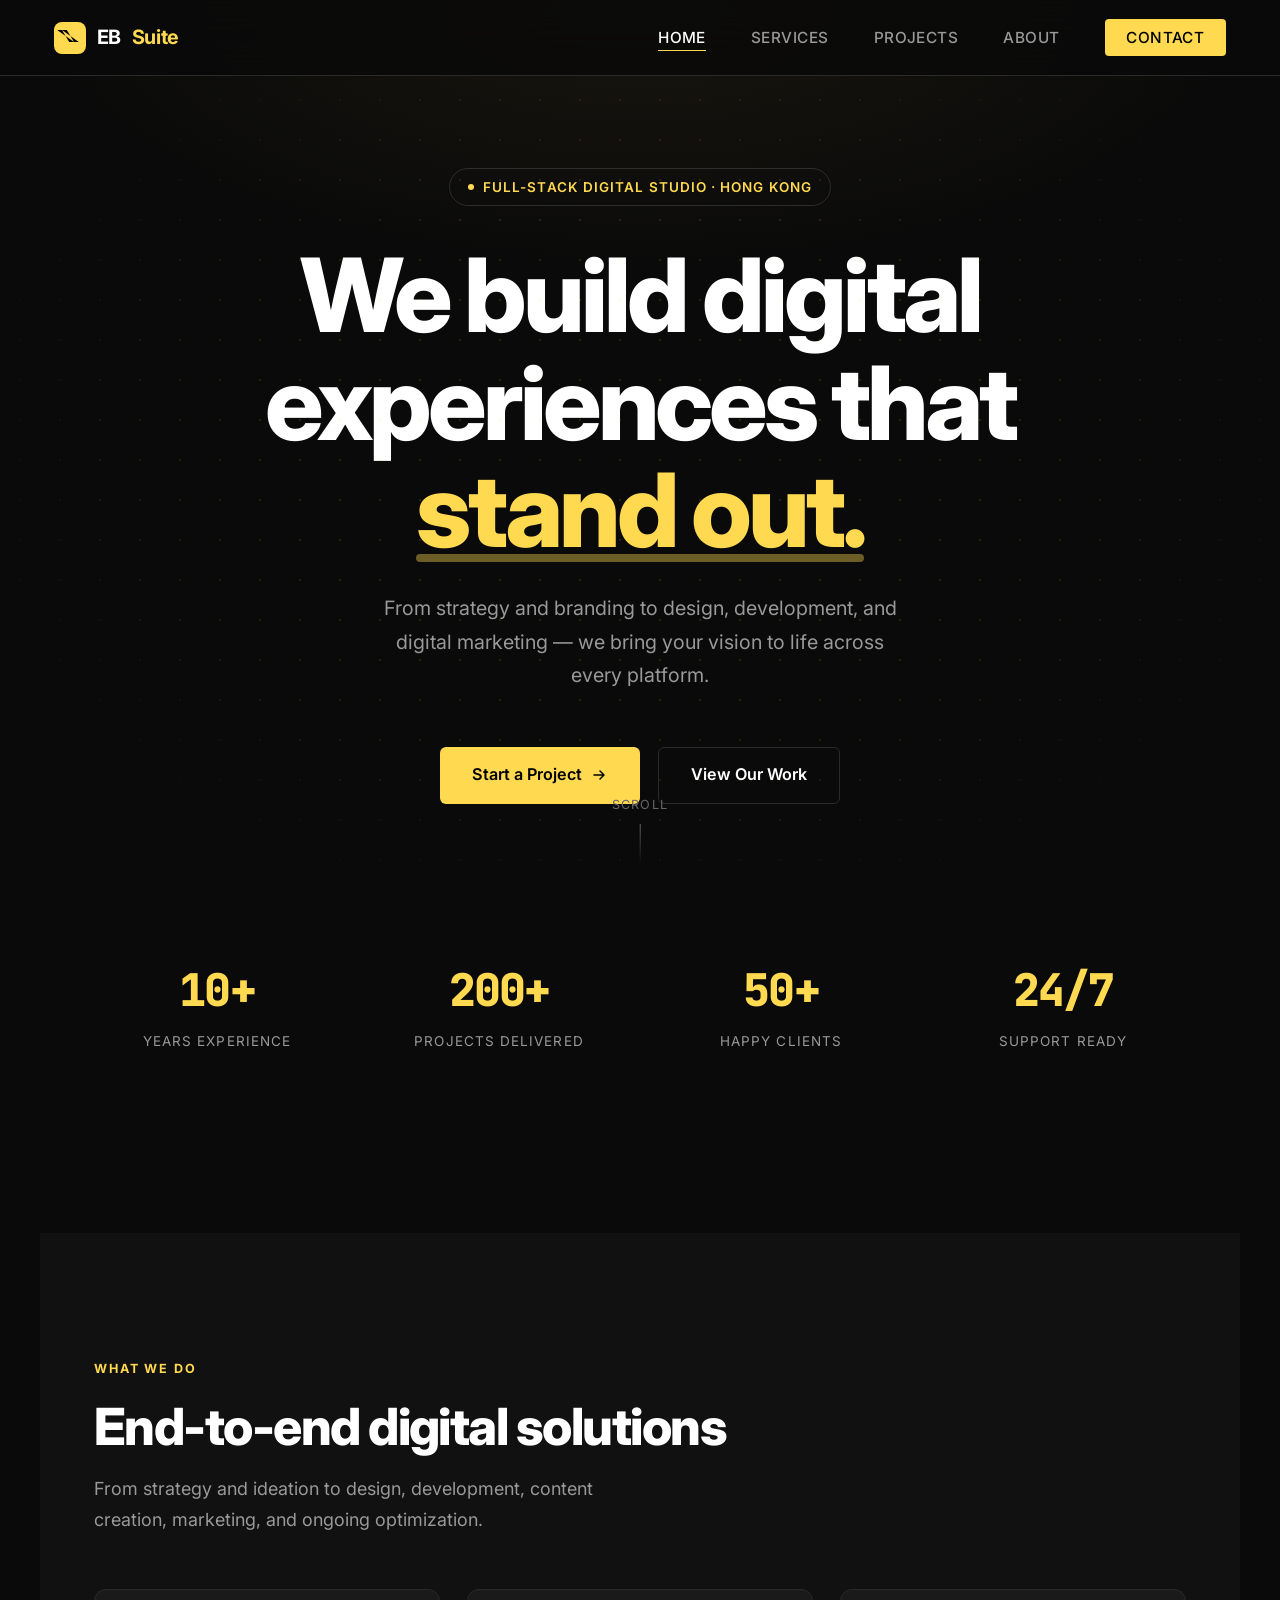
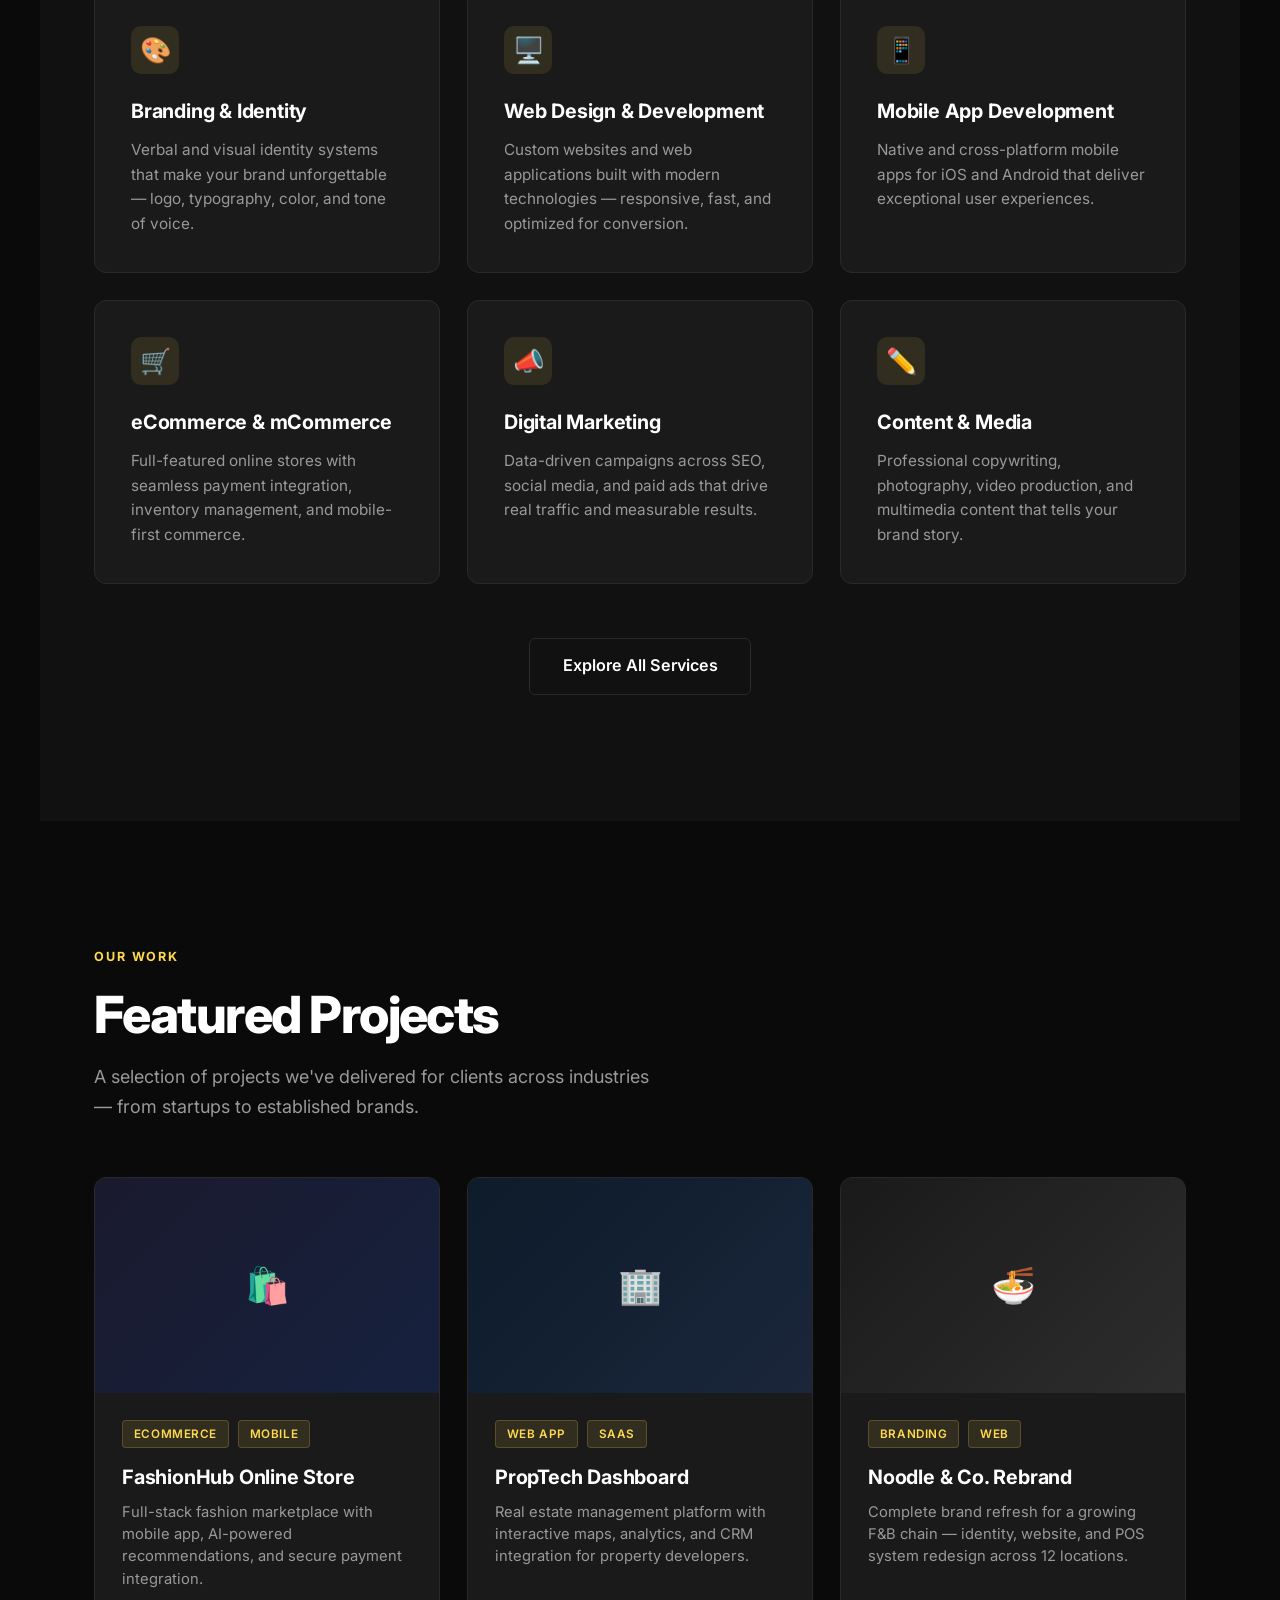
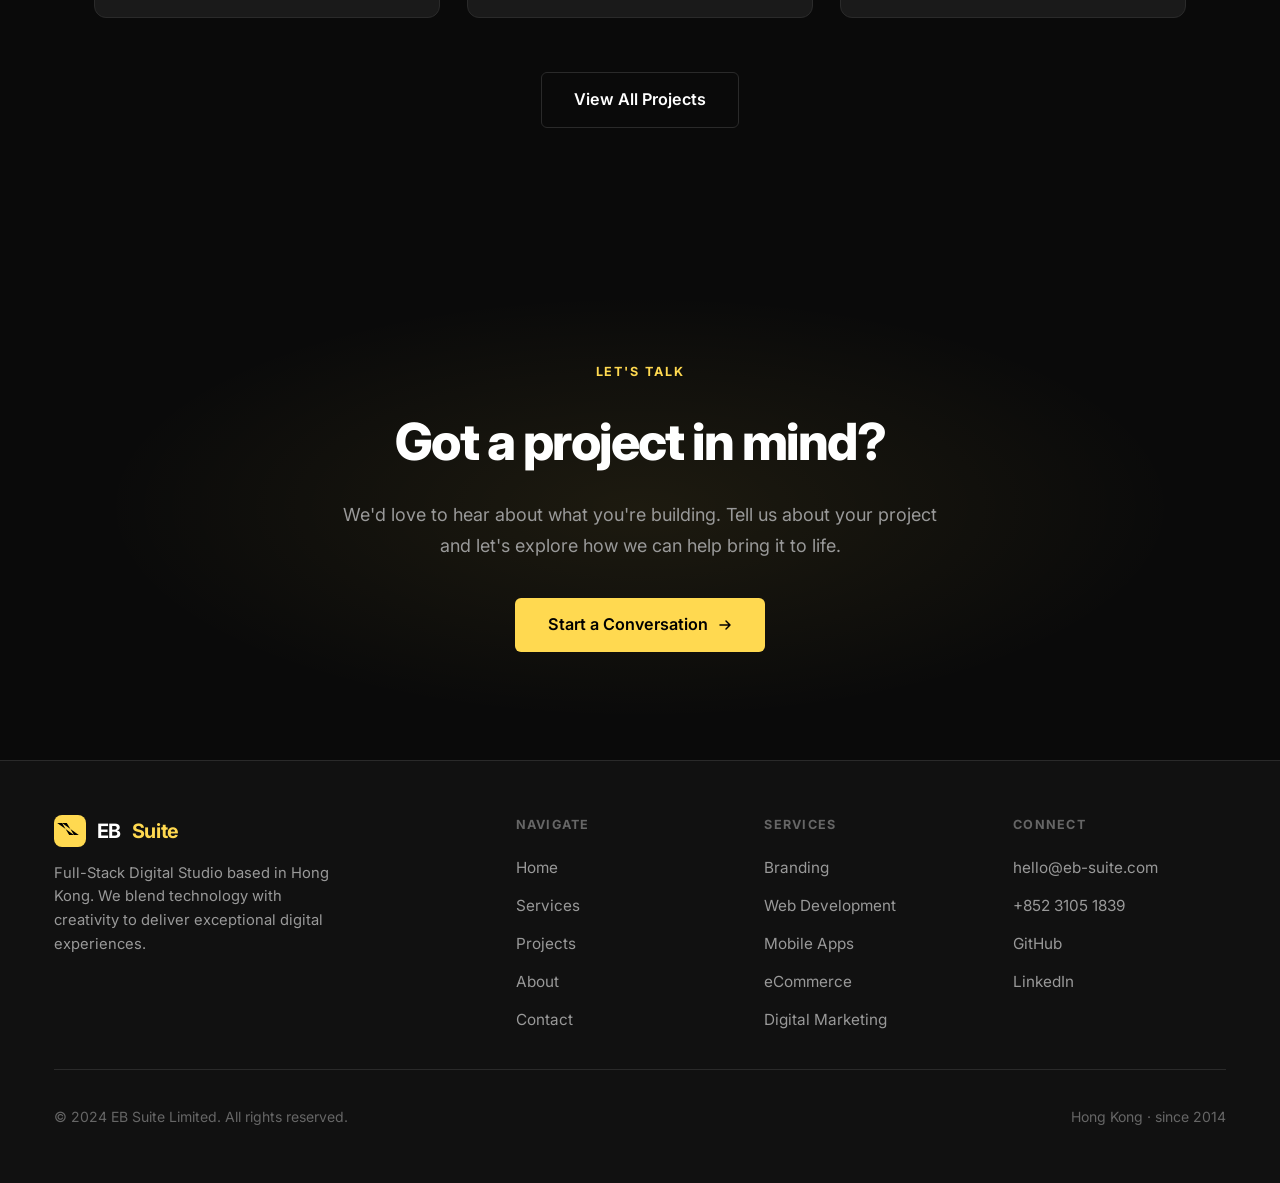
==== index.html @ 7a3c8a24 "feat: add full static website with index, services, projects, about, contact, and 404 pages - Dark-t" ====
<!DOCTYPE html>
<html lang="en">
<head>
  <meta charset="UTF-8">
  <meta name="viewport" content="width=device-width, initial-scale=1.0">
  <title>EB Suite | Full-Stack Digital Studio in Hong Kong</title>
  <meta name="description" content="We specialize in design & development of apps, websites, Branding, eCommerce & Mobile Commerce solutions.">
  <meta name="keywords" content="web design, web development, mobile app, digital studio, branding, ecommerce, mobile commerce, Hong Kong">
  <meta property="og:title" content="EB Suite | Full-Stack Digital Studio in Hong Kong">
  <meta property="og:type" content="website">
  <meta property="og:description" content="We specialize in design & development of apps, websites, Branding, eCommerce & Mobile Commerce solutions.">
  <link rel="canonical" href="https://eb-suite.github.io/github-web/">
  <link rel="stylesheet" href="assets/css/style.css">
  <link rel="icon" href="data:image/svg+xml,<svg xmlns='http://www.w3.org/2000/svg' viewBox='0 0 100 100'><text y='.9em' font-size='90'>⬡</text></svg>">
  <link rel="preconnect" href="https://fonts.googleapis.com">
  <link rel="preconnect" href="https://fonts.gstatic.com" crossorigin>
  <link href="https://fonts.googleapis.com/css2?family=Inter:wght@400;500;600;700;800&family=JetBrains+Mono:wght@400;700&display=swap" rel="stylesheet">
</head>
<body>

  <!-- Navigation -->
  <nav class="nav">
    <a href="index.html" class="nav__logo">
      <svg width="32" height="32" viewBox="0 0 32 32" fill="none" xmlns="http://www.w3.org/2000/svg">
        <rect width="32" height="32" rx="8" fill="#ffd950"/>
        <path d="M8 8h4.8L20 20h-4.8L8 8zM20 20h4.8L8 8h-4.8L20 20z" fill="#000"/>
      </svg>
      EB <span>Suite</span>
    </a>
    <ul class="nav__links" id="navLinks">
      <li><a href="index.html" class="active">Home</a></li>
      <li><a href="services.html">Services</a></li>
      <li><a href="projects.html">Projects</a></li>
      <li><a href="about.html">About</a></li>
      <li><a href="contact.html" class="nav__cta">Contact</a></li>
    </ul>
    <div class="nav__toggle" id="navToggle" aria-label="Menu" role="button" tabindex="0">
      <span></span><span></span><span></span>
    </div>
  </nav>

  <!-- Hero -->
  <section class="hero">
    <div class="hero__bg"></div>
    <div class="hero__dot-grid"></div>
    <div class="hero__label">
      <span class="hero__label-dot"></span>
      Full-Stack Digital Studio · Hong Kong
    </div>
    <h1 class="hero__title">
      We build digital<br>
      experiences that<br>
      <span class="highlight">stand out.</span>
    </h1>
    <p class="hero__subtitle">
      From strategy and branding to design, development, and digital marketing —
      we bring your vision to life across every platform.
    </p>
    <div class="hero__actions">
      <a href="contact.html" class="btn btn--primary">
        Start a Project
        <svg width="16" height="16" viewBox="0 0 16 16" fill="none"><path d="M3 8h10M9 4l4 4-4 4" stroke="currentColor" stroke-width="1.5" stroke-linecap="round" stroke-linejoin="round"/></svg>
      </a>
      <a href="projects.html" class="btn btn--outline">View Our Work</a>
    </div>
    <div class="hero__scroll">
      <span>Scroll</span>
      <div class="hero__scroll-line"></div>
    </div>
  </section>

  <!-- Stats -->
  <section class="section" style="padding-top: 0;">
    <div class="stats">
      <div class="stat">
        <div class="stat__number">10+</div>
        <div class="stat__label">Years Experience</div>
      </div>
      <div class="stat">
        <div class="stat__number">200+</div>
        <div class="stat__label">Projects Delivered</div>
      </div>
      <div class="stat">
        <div class="stat__number">50+</div>
        <div class="stat__label">Happy Clients</div>
      </div>
      <div class="stat">
        <div class="stat__number">24/7</div>
        <div class="stat__label">Support Ready</div>
      </div>
    </div>
  </section>

  <!-- Services Preview -->
  <section class="section section--dark">
    <div class="section__label">What We Do</div>
    <h2 class="section__title">End-to-end digital solutions</h2>
    <p class="section__desc">
      From strategy and ideation to design, development, content creation, marketing, and ongoing optimization.
    </p>
    <div class="services-grid">
      <div class="service-card">
        <div class="service-card__icon">🎨</div>
        <div class="service-card__title">Branding & Identity</div>
        <div class="service-card__desc">Verbal and visual identity systems that make your brand unforgettable — logo, typography, color, and tone of voice.</div>
      </div>
      <div class="service-card">
        <div class="service-card__icon">🖥️</div>
        <div class="service-card__title">Web Design & Development</div>
        <div class="service-card__desc">Custom websites and web applications built with modern technologies — responsive, fast, and optimized for conversion.</div>
      </div>
      <div class="service-card">
        <div class="service-card__icon">📱</div>
        <div class="service-card__title">Mobile App Development</div>
        <div class="service-card__desc">Native and cross-platform mobile apps for iOS and Android that deliver exceptional user experiences.</div>
      </div>
      <div class="service-card">
        <div class="service-card__icon">🛒</div>
        <div class="service-card__title">eCommerce & mCommerce</div>
        <div class="service-card__desc">Full-featured online stores with seamless payment integration, inventory management, and mobile-first commerce.</div>
      </div>
      <div class="service-card">
        <div class="service-card__icon">📣</div>
        <div class="service-card__title">Digital Marketing</div>
        <div class="service-card__desc">Data-driven campaigns across SEO, social media, and paid ads that drive real traffic and measurable results.</div>
      </div>
      <div class="service-card">
        <div class="service-card__icon">✏️</div>
        <div class="service-card__title">Content & Media</div>
        <div class="service-card__desc">Professional copywriting, photography, video production, and multimedia content that tells your brand story.</div>
      </div>
    </div>
    <div style="text-align: center; margin-top: 3rem;">
      <a href="services.html" class="btn btn--outline">Explore All Services</a>
    </div>
  </section>

  <!-- Projects Preview -->
  <section class="section">
    <div class="section__label">Our Work</div>
    <h2 class="section__title">Featured Projects</h2>
    <p class="section__desc">
      A selection of projects we've delivered for clients across industries — from startups to established brands.
    </p>
    <div class="projects-grid">
      <a href="projects.html" class="project-card">
        <div class="project-card__img" style="background: linear-gradient(135deg, #1a1a2e, #16213e);">
          <span>🛍️</span>
        </div>
        <div class="project-card__body">
          <div class="project-card__tags">
            <span class="tag">eCommerce</span>
            <span class="tag">Mobile</span>
          </div>
          <div class="project-card__title">FashionHub Online Store</div>
          <div class="project-card__desc">Full-stack fashion marketplace with mobile app, AI-powered recommendations, and secure payment integration.</div>
        </div>
      </a>
      <a href="projects.html" class="project-card">
        <div class="project-card__img" style="background: linear-gradient(135deg, #0d1b2a, #1b263b);">
          <span>🏢</span>
        </div>
        <div class="project-card__body">
          <div class="project-card__tags">
            <span class="tag">Web App</span>
            <span class="tag">SaaS</span>
          </div>
          <div class="project-card__title">PropTech Dashboard</div>
          <div class="project-card__desc">Real estate management platform with interactive maps, analytics, and CRM integration for property developers.</div>
        </div>
      </a>
      <a href="projects.html" class="project-card">
        <div class="project-card__img" style="background: linear-gradient(135deg, #1a1a1a, #2d2d2d);">
          <span>🍜</span>
        </div>
        <div class="project-card__body">
          <div class="project-card__tags">
            <span class="tag">Branding</span>
            <span class="tag">Web</span>
          </div>
          <div class="project-card__title">Noodle & Co. Rebrand</div>
          <div class="project-card__desc">Complete brand refresh for a growing F&B chain — identity, website, and POS system redesign across 12 locations.</div>
        </div>
      </a>
    </div>
    <div style="text-align: center; margin-top: 3rem;">
      <a href="projects.html" class="btn btn--outline">View All Projects</a>
    </div>
  </section>

  <!-- CTA -->
  <section class="cta">
    <div class="cta__bg"></div>
    <div class="cta__content">
      <div class="section__label">Let's Talk</div>
      <h2 class="cta__title">Got a project in mind?</h2>
      <p class="cta__desc">
        We'd love to hear about what you're building. Tell us about your project and let's explore how we can help bring it to life.
      </p>
      <a href="contact.html" class="btn btn--primary">
        Start a Conversation
        <svg width="16" height="16" viewBox="0 0 16 16" fill="none"><path d="M3 8h10M9 4l4 4-4 4" stroke="currentColor" stroke-width="1.5" stroke-linecap="round" stroke-linejoin="round"/></svg>
      </a>
    </div>
  </section>

  <!-- Footer -->
  <footer class="footer">
    <div class="footer__inner">
      <div class="footer__brand">
        <a href="index.html" class="nav__logo">
          <svg width="32" height="32" viewBox="0 0 32 32" fill="none" xmlns="http://www.w3.org/2000/svg">
            <rect width="32" height="32" rx="8" fill="#ffd950"/>
            <path d="M8 8h4.8L20 20h-4.8L8 8zM20 20h4.8L8 8h-4.8L20 20z" fill="#000"/>
          </svg>
          EB <span>Suite</span>
        </a>
        <p class="footer__brand-desc">
          Full-Stack Digital Studio based in Hong Kong. We blend technology with creativity to deliver exceptional digital experiences.
        </p>
      </div>
      <div class="footer__col">
        <h4>Navigate</h4>
        <ul>
          <li><a href="index.html">Home</a></li>
          <li><a href="services.html">Services</a></li>
          <li><a href="projects.html">Projects</a></li>
          <li><a href="about.html">About</a></li>
          <li><a href="contact.html">Contact</a></li>
        </ul>
      </div>
      <div class="footer__col">
        <h4>Services</h4>
        <ul>
          <li><a href="services.html">Branding</a></li>
          <li><a href="services.html">Web Development</a></li>
          <li><a href="services.html">Mobile Apps</a></li>
          <li><a href="services.html">eCommerce</a></li>
          <li><a href="services.html">Digital Marketing</a></li>
        </ul>
      </div>
      <div class="footer__col">
        <h4>Connect</h4>
        <ul>
          <li><a href="mailto:hello@eb-suite.com">hello@eb-suite.com</a></li>
          <li><a href="tel:+85231051839">+852 3105 1839</a></li>
          <li><a href="https://github.com/eb-suite" target="_blank">GitHub</a></li>
          <li><a href="https://linkedin.com/company/eb-suite" target="_blank">LinkedIn</a></li>
        </ul>
      </div>
    </div>
    <div class="footer__bottom">
      <span>&copy; 2024 EB Suite Limited. All rights reserved.</span>
      <span>Hong Kong · since 2014</span>
    </div>
  </footer>

  <script>
    // Mobile nav toggle
    document.getElementById('navToggle').addEventListener('click', function() {
      this.classList.toggle('active');
      document.getElementById('navLinks').classList.toggle('open');
    });

    // Close mobile nav on link click
    document.querySelectorAll('.nav__links a').forEach(function(link) {
      link.addEventListener('click', function() {
        document.getElementById('navLinks').classList.remove('open');
        document.getElementById('navToggle').classList.remove('active');
      });
    });

    // Scroll animations
    var observer = new IntersectionObserver(function(entries) {
      entries.forEach(function(entry) {
        if (entry.isIntersecting) {
          entry.target.classList.add('visible');
        }
      });
    }, { threshold: 0.1 });

    document.querySelectorAll('.animate-in').forEach(function(el) {
      observer.observe(el);
    });
  </script>
</body>
</html>
---- assets/css/style.css ----
/* ============================================
   EB Suite - Global Styles
   ============================================ */

/* CSS Variables */
:root {
  --bg-primary: #0a0a0a;
  --bg-secondary: #111111;
  --bg-card: #1a1a1a;
  --accent: #ffd950;
  --accent-dark: #977a12;
  --text-primary: #ffffff;
  --text-secondary: #999999;
  --text-muted: #666666;
  --border: #2a2a2a;
  --transition: 0.3s cubic-bezier(0.5, 0, 0.5, 1);
  --font-main: 'Inter', -apple-system, BlinkMacSystemFont, 'Segoe UI', sans-serif;
  --font-mono: 'JetBrains Mono', 'Fira Code', monospace;
}

/* Reset */
*, *::before, *::after {
  margin: 0;
  padding: 0;
  box-sizing: border-box;
}

html {
  font-size: 18px;
  scroll-behavior: smooth;
}

body {
  background-color: var(--bg-primary);
  color: var(--text-primary);
  font-family: var(--font-main);
  line-height: 1.6;
  overflow-x: hidden;
  -webkit-font-smoothing: antialiased;
  -moz-osx-font-smoothing: grayscale;
}

/* Selection */
::selection {
  background: var(--accent);
  color: #000;
}

/* Scrollbar */
::-webkit-scrollbar {
  width: 6px;
}
::-webkit-scrollbar-track {
  background: var(--bg-primary);
}
::-webkit-scrollbar-thumb {
  background: var(--border);
  border-radius: 3px;
}
::-webkit-scrollbar-thumb:hover {
  background: var(--text-muted);
}

/* ============================================
   Navigation
   ============================================ */
.nav {
  position: fixed;
  top: 0;
  left: 0;
  right: 0;
  z-index: 100;
  display: flex;
  align-items: center;
  justify-content: space-between;
  padding: 1.2rem 3rem;
  background: rgba(10, 10, 10, 0.85);
  backdrop-filter: blur(20px);
  -webkit-backdrop-filter: blur(20px);
  border-bottom: 1px solid var(--border);
  transition: var(--transition);
}

.nav__logo {
  display: flex;
  align-items: center;
  gap: 0.6rem;
  text-decoration: none;
  color: var(--text-primary);
  font-weight: 700;
  font-size: 1.1rem;
  letter-spacing: -0.02em;
}

.nav__logo svg {
  width: 32px;
  height: 32px;
}

.nav__logo span {
  color: var(--accent);
}

.nav__links {
  display: flex;
  align-items: center;
  gap: 2.5rem;
  list-style: none;
}

.nav__links a {
  color: var(--text-secondary);
  text-decoration: none;
  font-size: 0.85rem;
  font-weight: 500;
  letter-spacing: 0.03em;
  text-transform: uppercase;
  transition: color var(--transition);
  position: relative;
}

.nav__links a::after {
  content: '';
  position: absolute;
  bottom: -4px;
  left: 0;
  width: 0;
  height: 1px;
  background: var(--accent);
  transition: width var(--transition);
}

.nav__links a:hover,
.nav__links a.active {
  color: var(--text-primary);
}

.nav__links a:hover::after,
.nav__links a.active::after {
  width: 100%;
}

.nav__cta {
  background: var(--accent) !important;
  color: #000 !important;
  padding: 0.5rem 1.2rem;
  border-radius: 4px;
  font-weight: 600;
  transition: var(--transition) !important;
}

.nav__cta::after {
  display: none !important;
}

.nav__cta:hover {
  background: #ffe566 !important;
  transform: translateY(-1px);
}

/* Mobile nav toggle */
.nav__toggle {
  display: none;
  flex-direction: column;
  gap: 5px;
  cursor: pointer;
  padding: 4px;
}

.nav__toggle span {
  width: 24px;
  height: 2px;
  background: var(--text-primary);
  border-radius: 2px;
  transition: var(--transition);
}

/* ============================================
   Hero Section
   ============================================ */
.hero {
  min-height: 100vh;
  display: flex;
  flex-direction: column;
  justify-content: center;
  align-items: center;
  text-align: center;
  padding: 8rem 2rem 4rem;
  position: relative;
  overflow: hidden;
}

.hero__bg {
  position: absolute;
  inset: 0;
  background: radial-gradient(ellipse 80% 50% at 50% 0%, rgba(255, 217, 80, 0.06) 0%, transparent 60%);
  pointer-events: none;
}

.hero__dot-grid {
  position: absolute;
  inset: 0;
  background-image: radial-gradient(circle, rgba(255, 217, 80, 0.12) 1px, transparent 1px);
  background-size: 40px 40px;
  mask-image: radial-gradient(ellipse 70% 70% at 50% 50%, black 40%, transparent 80%);
  pointer-events: none;
}

.hero__label {
  display: inline-flex;
  align-items: center;
  gap: 0.5rem;
  padding: 0.4rem 1rem;
  border: 1px solid var(--border);
  border-radius: 100px;
  font-size: 0.75rem;
  font-weight: 600;
  letter-spacing: 0.08em;
  text-transform: uppercase;
  color: var(--accent);
  margin-bottom: 2rem;
  animation: fadeUp 0.8s var(--easing) both;
}

.hero__label-dot {
  width: 6px;
  height: 6px;
  border-radius: 50%;
  background: var(--accent);
  animation: pulse 2s infinite;
}

.hero__title {
  font-size: clamp(3rem, 8vw, 6.5rem);
  font-weight: 800;
  letter-spacing: -0.04em;
  line-height: 1.05;
  margin-bottom: 1.5rem;
  max-width: 900px;
  animation: fadeUp 0.8s 0.1s var(--easing) both;
}

.hero__title .highlight {
  color: var(--accent);
  position: relative;
}

.hero__title .highlight::after {
  content: '';
  position: absolute;
  bottom: 0.1em;
  left: 0;
  right: 0;
  height: 0.08em;
  background: var(--accent);
  opacity: 0.4;
  border-radius: 0.04em;
}

.hero__subtitle {
  font-size: 1.1rem;
  color: var(--text-secondary);
  max-width: 520px;
  margin-bottom: 3rem;
  line-height: 1.7;
  animation: fadeUp 0.8s 0.2s var(--easing) both;
}

.hero__actions {
  display: flex;
  gap: 1rem;
  flex-wrap: wrap;
  justify-content: center;
  animation: fadeUp 0.8s 0.3s var(--easing) both;
}

.hero__scroll {
  position: absolute;
  bottom: 2rem;
  left: 50%;
  transform: translateX(-50%);
  display: flex;
  flex-direction: column;
  align-items: center;
  gap: 0.5rem;
  color: var(--text-muted);
  font-size: 0.7rem;
  letter-spacing: 0.1em;
  text-transform: uppercase;
  animation: fadeUp 1s 0.6s var(--easing) both;
}

.hero__scroll-line {
  width: 1px;
  height: 40px;
  background: linear-gradient(to bottom, var(--text-muted), transparent);
}

/* ============================================
   Buttons
   ============================================ */
.btn {
  display: inline-flex;
  align-items: center;
  gap: 0.5rem;
  padding: 0.8rem 1.8rem;
  border-radius: 6px;
  font-size: 0.9rem;
  font-weight: 600;
  text-decoration: none;
  cursor: pointer;
  border: none;
  transition: var(--transition);
}

.btn--primary {
  background: var(--accent);
  color: #000;
}

.btn--primary:hover {
  background: #ffe566;
  transform: translateY(-2px);
  box-shadow: 0 8px 30px rgba(255, 217, 80, 0.3);
}

.btn--outline {
  background: transparent;
  color: var(--text-primary);
  border: 1px solid var(--border);
}

.btn--outline:hover {
  border-color: var(--text-secondary);
  background: var(--bg-card);
  transform: translateY(-2px);
}

/* ============================================
   Sections
   ============================================ */
.section {
  padding: 7rem 3rem;
  max-width: 1200px;
  margin: 0 auto;
}

.section--dark {
  background: var(--bg-secondary);
}

.section__label {
  font-size: 0.7rem;
  font-weight: 700;
  letter-spacing: 0.15em;
  text-transform: uppercase;
  color: var(--accent);
  margin-bottom: 1rem;
}

.section__title {
  font-size: clamp(2rem, 4vw, 3rem);
  font-weight: 800;
  letter-spacing: -0.03em;
  line-height: 1.15;
  margin-bottom: 1rem;
}

.section__desc {
  font-size: 1rem;
  color: var(--text-secondary);
  max-width: 560px;
  line-height: 1.7;
  margin-bottom: 3rem;
}

/* ============================================
   Service Cards
   ============================================ */
.services-grid {
  display: grid;
  grid-template-columns: repeat(auto-fit, minmax(280px, 1fr));
  gap: 1.5rem;
}

.service-card {
  background: var(--bg-card);
  border: 1px solid var(--border);
  border-radius: 12px;
  padding: 2rem;
  transition: var(--transition);
  cursor: pointer;
}

.service-card:hover {
  border-color: var(--accent);
  transform: translateY(-4px);
  box-shadow: 0 20px 60px rgba(0, 0, 0, 0.4);
}

.service-card__icon {
  width: 48px;
  height: 48px;
  border-radius: 10px;
  background: rgba(255, 217, 80, 0.1);
  display: flex;
  align-items: center;
  justify-content: center;
  margin-bottom: 1.2rem;
  font-size: 1.4rem;
}

.service-card__title {
  font-size: 1.1rem;
  font-weight: 700;
  margin-bottom: 0.6rem;
  letter-spacing: -0.01em;
}

.service-card__desc {
  font-size: 0.85rem;
  color: var(--text-secondary);
  line-height: 1.6;
}

/* ============================================
   Project Grid
   ============================================ */
.projects-grid {
  display: grid;
  grid-template-columns: repeat(auto-fit, minmax(320px, 1fr));
  gap: 1.5rem;
}

.project-card {
  background: var(--bg-card);
  border: 1px solid var(--border);
  border-radius: 12px;
  overflow: hidden;
  transition: var(--transition);
  cursor: pointer;
  text-decoration: none;
  color: inherit;
  display: block;
}

.project-card:hover {
  border-color: var(--accent);
  transform: translateY(-4px);
  box-shadow: 0 20px 60px rgba(0, 0, 0, 0.4);
}

.project-card__img {
  width: 100%;
  aspect-ratio: 16/10;
  background: var(--bg-secondary);
  display: flex;
  align-items: center;
  justify-content: center;
  font-size: 2rem;
  color: var(--text-muted);
  overflow: hidden;
}

.project-card__img img {
  width: 100%;
  height: 100%;
  object-fit: cover;
}

.project-card__body {
  padding: 1.5rem;
}

.project-card__tags {
  display: flex;
  gap: 0.5rem;
  flex-wrap: wrap;
  margin-bottom: 0.8rem;
}

.tag {
  font-size: 0.65rem;
  font-weight: 600;
  letter-spacing: 0.05em;
  text-transform: uppercase;
  padding: 0.2rem 0.6rem;
  border-radius: 4px;
  background: rgba(255, 217, 80, 0.1);
  color: var(--accent);
  border: 1px solid rgba(255, 217, 80, 0.2);
}

.project-card__title {
  font-size: 1.1rem;
  font-weight: 700;
  letter-spacing: -0.01em;
  margin-bottom: 0.4rem;
}

.project-card__desc {
  font-size: 0.82rem;
  color: var(--text-secondary);
  line-height: 1.5;
}

/* ============================================
   Stats
   ============================================ */
.stats {
  display: grid;
  grid-template-columns: repeat(auto-fit, minmax(150px, 1fr));
  gap: 2rem;
  padding: 3rem 0;
}

.stat {
  text-align: center;
}

.stat__number {
  font-size: 2.5rem;
  font-weight: 800;
  letter-spacing: -0.04em;
  color: var(--accent);
  font-family: var(--font-mono);
}

.stat__label {
  font-size: 0.75rem;
  color: var(--text-secondary);
  text-transform: uppercase;
  letter-spacing: 0.08em;
  margin-top: 0.3rem;
}

/* ============================================
   Team
   ============================================ */
.team-grid {
  display: grid;
  grid-template-columns: repeat(auto-fit, minmax(200px, 1fr));
  gap: 1.5rem;
}

.team-card {
  background: var(--bg-card);
  border: 1px solid var(--border);
  border-radius: 12px;
  overflow: hidden;
  text-align: center;
  transition: var(--transition);
}

.team-card:hover {
  border-color: var(--accent);
  transform: translateY(-4px);
}

.team-card__avatar {
  width: 100%;
  aspect-ratio: 1;
  background: var(--bg-secondary);
  display: flex;
  align-items: center;
  justify-content: center;
  font-size: 3rem;
  color: var(--text-muted);
}

.team-card__body {
  padding: 1.5rem;
}

.team-card__name {
  font-size: 1rem;
  font-weight: 700;
  margin-bottom: 0.2rem;
}

.team-card__role {
  font-size: 0.8rem;
  color: var(--accent);
  font-weight: 500;
}

/* ============================================
   CTA Section
   ============================================ */
.cta {
  text-align: center;
  padding: 6rem 3rem;
  position: relative;
  overflow: hidden;
}

.cta__bg {
  position: absolute;
  inset: 0;
  background: radial-gradient(ellipse 60% 60% at 50% 50%, rgba(255, 217, 80, 0.08) 0%, transparent 70%);
  pointer-events: none;
}

.cta__content {
  position: relative;
  max-width: 600px;
  margin: 0 auto;
}

.cta__title {
  font-size: clamp(2rem, 4vw, 3rem);
  font-weight: 800;
  letter-spacing: -0.03em;
  margin-bottom: 1rem;
}

.cta__desc {
  font-size: 1rem;
  color: var(--text-secondary);
  margin-bottom: 2rem;
  line-height: 1.7;
}

/* ============================================
   Footer
   ============================================ */
.footer {
  background: var(--bg-secondary);
  border-top: 1px solid var(--border);
  padding: 3rem;
}

.footer__inner {
  max-width: 1200px;
  margin: 0 auto;
  display: grid;
  grid-template-columns: 2fr 1fr 1fr 1fr;
  gap: 2rem;
}

.footer__brand {
  display: flex;
  flex-direction: column;
  gap: 0.8rem;
}

.footer__brand-desc {
  font-size: 0.82rem;
  color: var(--text-secondary);
  line-height: 1.6;
  max-width: 280px;
}

.footer__col h4 {
  font-size: 0.7rem;
  font-weight: 700;
  letter-spacing: 0.1em;
  text-transform: uppercase;
  color: var(--text-muted);
  margin-bottom: 1rem;
}

.footer__col ul {
  list-style: none;
  display: flex;
  flex-direction: column;
  gap: 0.5rem;
}

.footer__col ul a {
  color: var(--text-secondary);
  text-decoration: none;
  font-size: 0.85rem;
  transition: color var(--transition);
}

.footer__col ul a:hover {
  color: var(--accent);
}

.footer__bottom {
  max-width: 1200px;
  margin: 2rem auto 0;
  padding-top: 2rem;
  border-top: 1px solid var(--border);
  display: flex;
  justify-content: space-between;
  align-items: center;
  font-size: 0.78rem;
  color: var(--text-muted);
}

/* ============================================
   Contact Form
   ============================================ */
.contact-form {
  display: flex;
  flex-direction: column;
  gap: 1.2rem;
  max-width: 560px;
}

.form-group {
  display: flex;
  flex-direction: column;
  gap: 0.4rem;
}

.form-group label {
  font-size: 0.8rem;
  font-weight: 600;
  color: var(--text-secondary);
  text-transform: uppercase;
  letter-spacing: 0.05em;
}

.form-group input,
.form-group textarea,
.form-group select {
  background: var(--bg-card);
  border: 1px solid var(--border);
  border-radius: 8px;
  padding: 0.8rem 1rem;
  color: var(--text-primary);
  font-family: var(--font-main);
  font-size: 0.9rem;
  transition: border-color var(--transition);
  outline: none;
  width: 100%;
  resize: vertical;
}

.form-group input:focus,
.form-group textarea:focus,
.form-group select:focus {
  border-color: var(--accent);
}

.form-group input::placeholder,
.form-group textarea::placeholder {
  color: var(--text-muted);
}

/* ============================================
   Animations
   ============================================ */
@keyframes fadeUp {
  from {
    opacity: 0;
    transform: translateY(20px);
  }
  to {
    opacity: 1;
    transform: translateY(0);
  }
}

@keyframes pulse {
  0%, 100% { opacity: 1; }
  50% { opacity: 0.3; }
}

@keyframes fadeIn {
  from { opacity: 0; }
  to { opacity: 1; }
}

.animate-in {
  opacity: 0;
  transform: translateY(20px);
  transition: opacity 0.6s var(--easing), transform 0.6s var(--easing);
}

.animate-in.visible {
  opacity: 1;
  transform: translateY(0);
}

/* ============================================
   Page Header
   ============================================ */
.page-header {
  padding: 10rem 3rem 4rem;
  text-align: center;
  position: relative;
  overflow: hidden;
}

.page-header__bg {
  position: absolute;
  inset: 0;
  background: radial-gradient(ellipse 80% 50% at 50% 0%, rgba(255, 217, 80, 0.06) 0%, transparent 60%);
  pointer-events: none;
}

.page-header__content {
  position: relative;
  max-width: 800px;
  margin: 0 auto;
}

.page-header__title {
  font-size: clamp(2.5rem, 6vw, 4.5rem);
  font-weight: 800;
  letter-spacing: -0.04em;
  line-height: 1.1;
  margin-bottom: 1rem;
}

.page-header__desc {
  font-size: 1rem;
  color: var(--text-secondary);
  line-height: 1.7;
  max-width: 560px;
  margin: 0 auto;
}

/* ============================================
   Responsive
   ============================================ */
@media (max-width: 768px) {
  html {
    font-size: 16px;
  }

  .nav {
    padding: 1rem 1.5rem;
  }

  .nav__links {
    display: none;
    position: fixed;
    top: 0;
    left: 0;
    right: 0;
    bottom: 0;
    background: rgba(10, 10, 10, 0.97);
    backdrop-filter: blur(20px);
    flex-direction: column;
    justify-content: center;
    align-items: center;
    gap: 2rem;
    z-index: 99;
  }

  .nav__links.open {
    display: flex;
  }

  .nav__links a {
    font-size: 1.2rem;
  }

  .nav__toggle {
    display: flex;
    z-index: 101;
  }

  .nav__toggle.active span:nth-child(1) {
    transform: rotate(45deg) translate(5px, 5px);
  }
  .nav__toggle.active span:nth-child(2) {
    opacity: 0;
  }
  .nav__toggle.active span:nth-child(3) {
    transform: rotate(-45deg) translate(5px, -5px);
  }

  .section {
    padding: 4rem 1.5rem;
  }

  .hero {
    padding: 7rem 1.5rem 3rem;
  }

  .footer__inner {
    grid-template-columns: 1fr 1fr;
    gap: 2rem;
  }

  .footer__bottom {
    flex-direction: column;
    gap: 0.5rem;
    text-align: center;
  }

  .cta {
    padding: 4rem 1.5rem;
  }

  .page-header {
    padding: 8rem 1.5rem 3rem;
  }
}

@media (max-width: 480px) {
  .footer__inner {
    grid-template-columns: 1fr;
  }
}
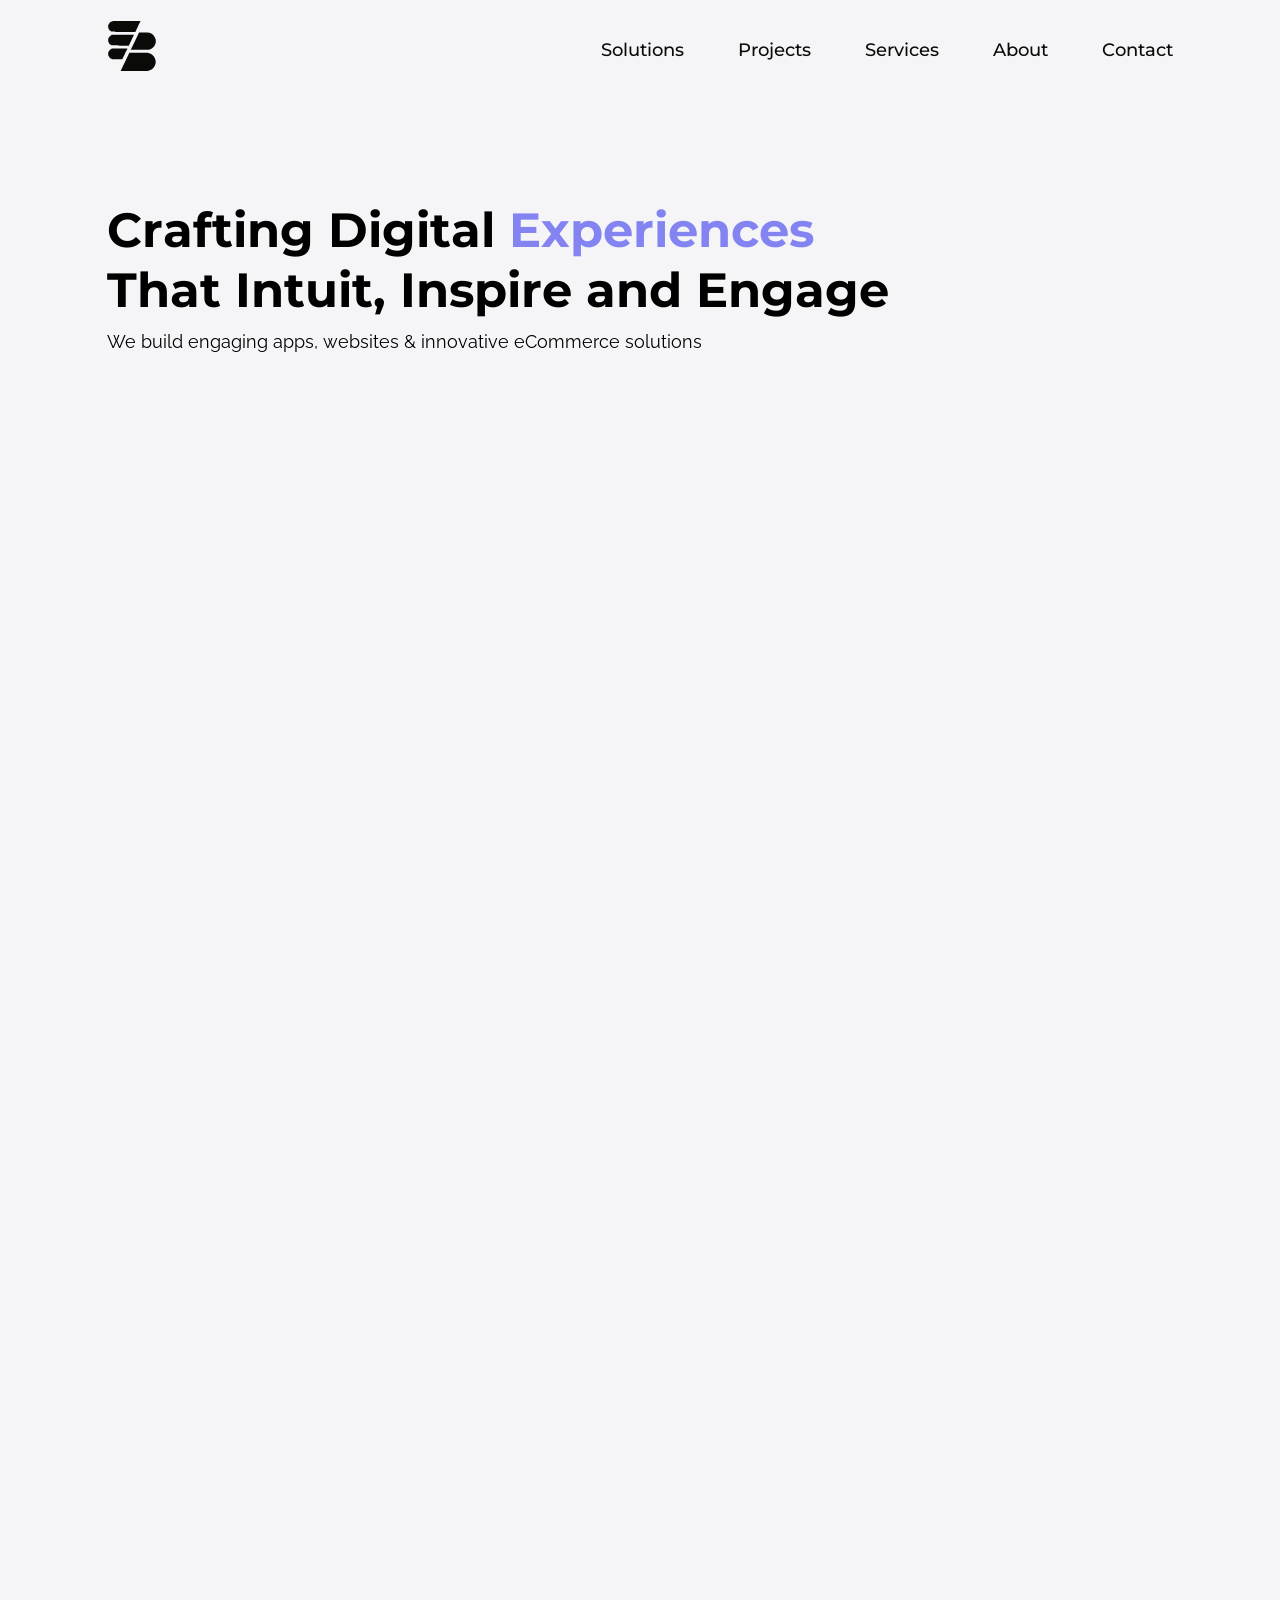
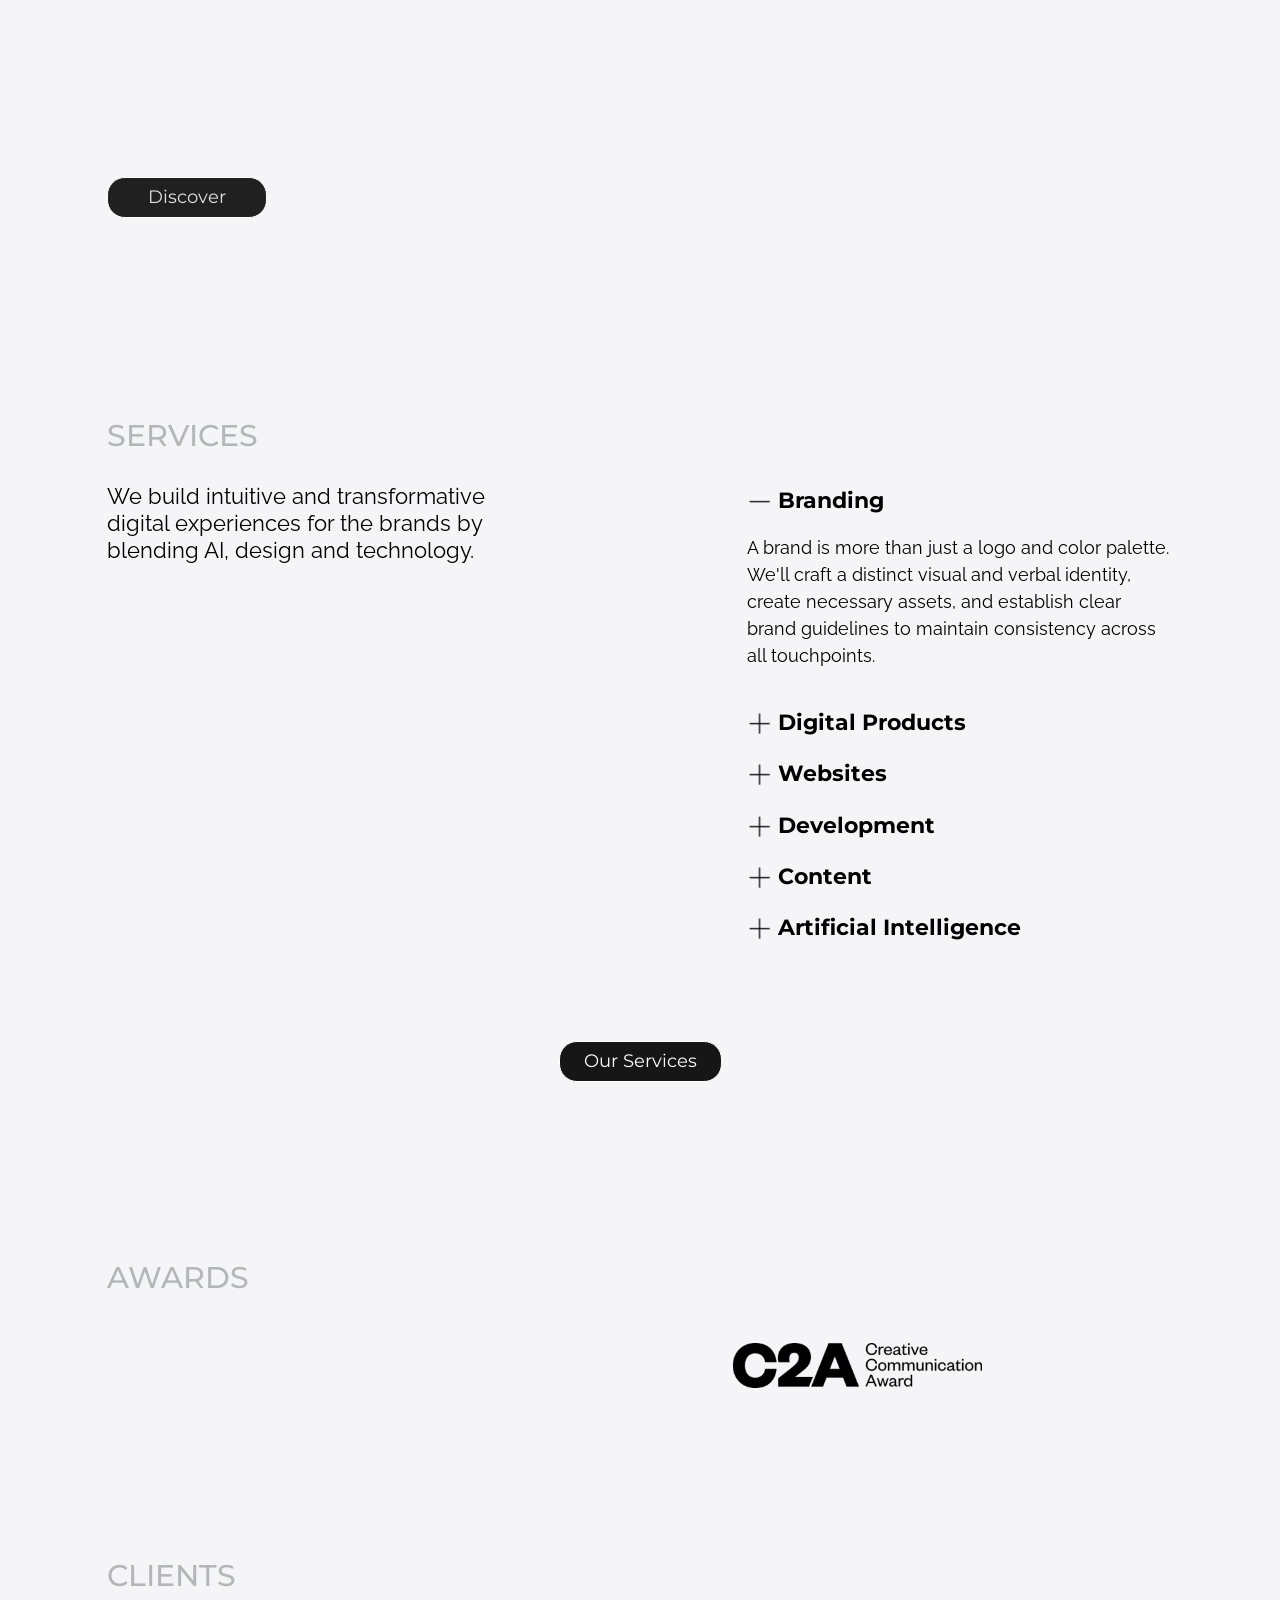
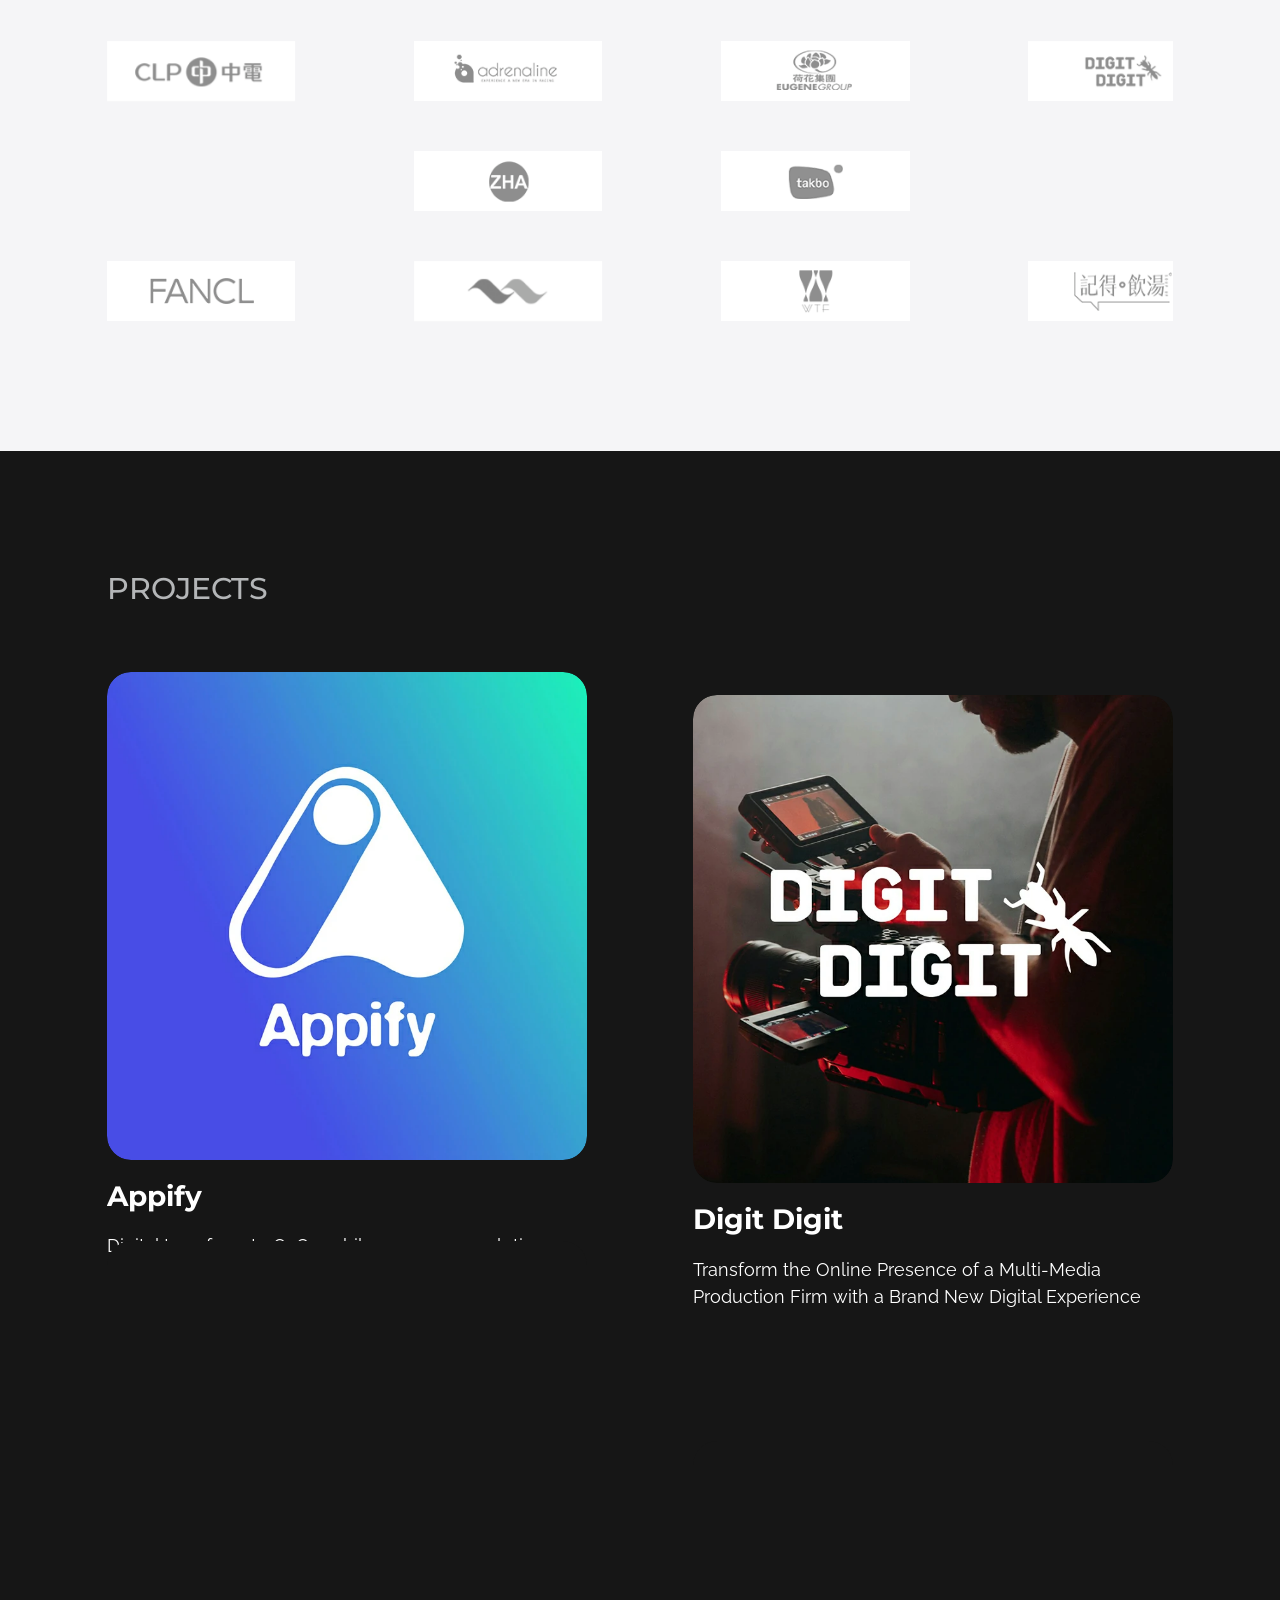
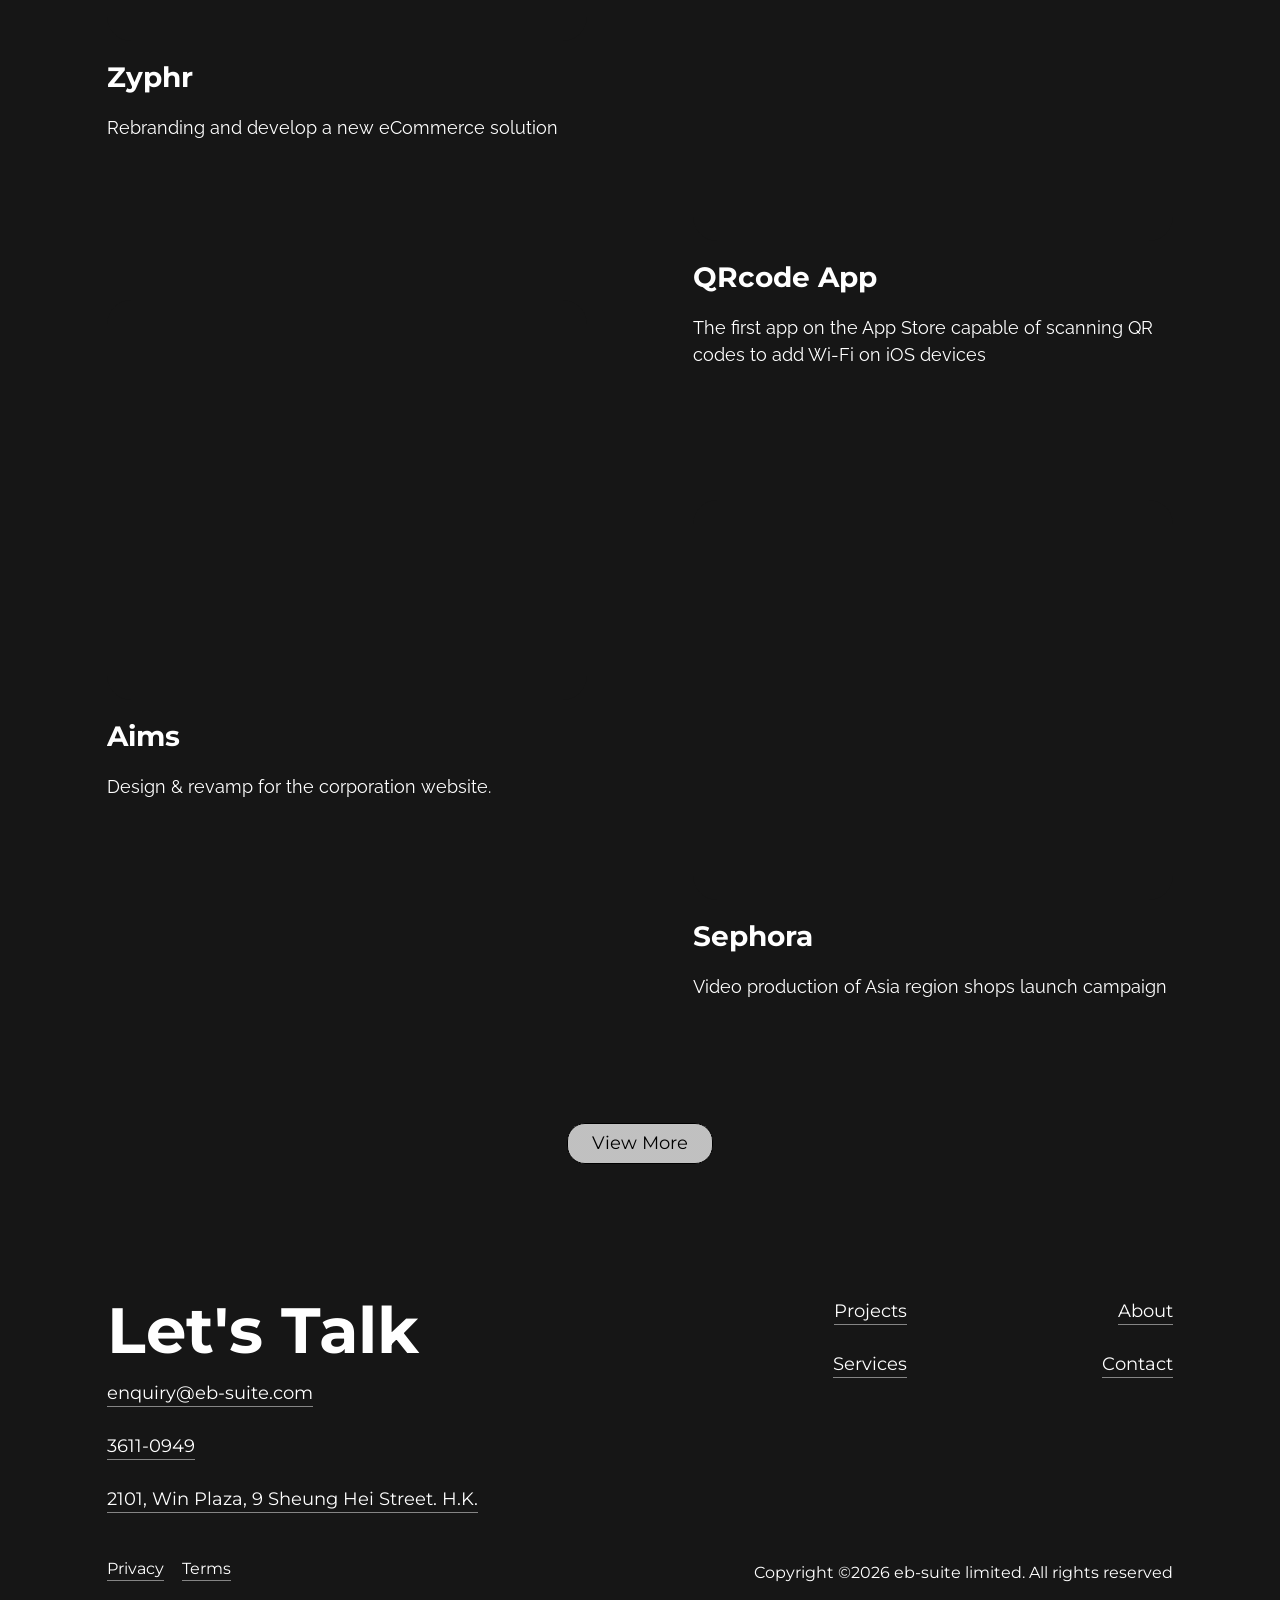
==== commit 30e45e7b: "chore: update site files with new dist" ====
--- a/index.html
+++ b/index.html
@@ -1,287 +1,55 @@
-<!DOCTYPE html>
-<html lang="en">
-<head>
-  <meta charset="UTF-8">
-  <meta name="viewport" content="width=device-width, initial-scale=1.0">
-  <title>EB Suite | Full-Stack Digital Studio in Hong Kong</title>
-  <meta name="description" content="We specialize in design & development of apps, websites, Branding, eCommerce & Mobile Commerce solutions.">
-  <meta name="keywords" content="web design, web development, mobile app, digital studio, branding, ecommerce, mobile commerce, Hong Kong">
-  <meta property="og:title" content="EB Suite | Full-Stack Digital Studio in Hong Kong">
-  <meta property="og:type" content="website">
-  <meta property="og:description" content="We specialize in design & development of apps, websites, Branding, eCommerce & Mobile Commerce solutions.">
-  <link rel="canonical" href="https://eb-suite.github.io/github-web/">
-  <link rel="stylesheet" href="assets/css/style.css">
-  <link rel="icon" href="data:image/svg+xml,<svg xmlns='http://www.w3.org/2000/svg' viewBox='0 0 100 100'><text y='.9em' font-size='90'>⬡</text></svg>">
-  <link rel="preconnect" href="https://fonts.googleapis.com">
-  <link rel="preconnect" href="https://fonts.gstatic.com" crossorigin>
-  <link href="https://fonts.googleapis.com/css2?family=Inter:wght@400;500;600;700;800&family=JetBrains+Mono:wght@400;700&display=swap" rel="stylesheet">
-</head>
-<body>
-
-  <!-- Navigation -->
-  <nav class="nav">
-    <a href="index.html" class="nav__logo">
-      <svg width="32" height="32" viewBox="0 0 32 32" fill="none" xmlns="http://www.w3.org/2000/svg">
-        <rect width="32" height="32" rx="8" fill="#ffd950"/>
-        <path d="M8 8h4.8L20 20h-4.8L8 8zM20 20h4.8L8 8h-4.8L20 20z" fill="#000"/>
-      </svg>
-      EB <span>Suite</span>
-    </a>
-    <ul class="nav__links" id="navLinks">
-      <li><a href="index.html" class="active">Home</a></li>
-      <li><a href="services.html">Services</a></li>
-      <li><a href="projects.html">Projects</a></li>
-      <li><a href="about.html">About</a></li>
-      <li><a href="contact.html" class="nav__cta">Contact</a></li>
-    </ul>
-    <div class="nav__toggle" id="navToggle" aria-label="Menu" role="button" tabindex="0">
-      <span></span><span></span><span></span>
-    </div>
-  </nav>
-
-  <!-- Hero -->
-  <section class="hero">
-    <div class="hero__bg"></div>
-    <div class="hero__dot-grid"></div>
-    <div class="hero__label">
-      <span class="hero__label-dot"></span>
-      Full-Stack Digital Studio · Hong Kong
-    </div>
-    <h1 class="hero__title">
-      We build digital<br>
-      experiences that<br>
-      <span class="highlight">stand out.</span>
-    </h1>
-    <p class="hero__subtitle">
-      From strategy and branding to design, development, and digital marketing —
-      we bring your vision to life across every platform.
-    </p>
-    <div class="hero__actions">
-      <a href="contact.html" class="btn btn--primary">
-        Start a Project
-        <svg width="16" height="16" viewBox="0 0 16 16" fill="none"><path d="M3 8h10M9 4l4 4-4 4" stroke="currentColor" stroke-width="1.5" stroke-linecap="round" stroke-linejoin="round"/></svg>
-      </a>
-      <a href="projects.html" class="btn btn--outline">View Our Work</a>
-    </div>
-    <div class="hero__scroll">
-      <span>Scroll</span>
-      <div class="hero__scroll-line"></div>
-    </div>
-  </section>
-
-  <!-- Stats -->
-  <section class="section" style="padding-top: 0;">
-    <div class="stats">
-      <div class="stat">
-        <div class="stat__number">10+</div>
-        <div class="stat__label">Years Experience</div>
-      </div>
-      <div class="stat">
-        <div class="stat__number">200+</div>
-        <div class="stat__label">Projects Delivered</div>
-      </div>
-      <div class="stat">
-        <div class="stat__number">50+</div>
-        <div class="stat__label">Happy Clients</div>
-      </div>
-      <div class="stat">
-        <div class="stat__number">24/7</div>
-        <div class="stat__label">Support Ready</div>
-      </div>
-    </div>
-  </section>
-
-  <!-- Services Preview -->
-  <section class="section section--dark">
-    <div class="section__label">What We Do</div>
-    <h2 class="section__title">End-to-end digital solutions</h2>
-    <p class="section__desc">
-      From strategy and ideation to design, development, content creation, marketing, and ongoing optimization.
-    </p>
-    <div class="services-grid">
-      <div class="service-card">
-        <div class="service-card__icon">🎨</div>
-        <div class="service-card__title">Branding & Identity</div>
-        <div class="service-card__desc">Verbal and visual identity systems that make your brand unforgettable — logo, typography, color, and tone of voice.</div>
-      </div>
-      <div class="service-card">
-        <div class="service-card__icon">🖥️</div>
-        <div class="service-card__title">Web Design & Development</div>
-        <div class="service-card__desc">Custom websites and web applications built with modern technologies — responsive, fast, and optimized for conversion.</div>
-      </div>
-      <div class="service-card">
-        <div class="service-card__icon">📱</div>
-        <div class="service-card__title">Mobile App Development</div>
-        <div class="service-card__desc">Native and cross-platform mobile apps for iOS and Android that deliver exceptional user experiences.</div>
-      </div>
-      <div class="service-card">
-        <div class="service-card__icon">🛒</div>
-        <div class="service-card__title">eCommerce & mCommerce</div>
-        <div class="service-card__desc">Full-featured online stores with seamless payment integration, inventory management, and mobile-first commerce.</div>
-      </div>
-      <div class="service-card">
-        <div class="service-card__icon">📣</div>
-        <div class="service-card__title">Digital Marketing</div>
-        <div class="service-card__desc">Data-driven campaigns across SEO, social media, and paid ads that drive real traffic and measurable results.</div>
-      </div>
-      <div class="service-card">
-        <div class="service-card__icon">✏️</div>
-        <div class="service-card__title">Content & Media</div>
-        <div class="service-card__desc">Professional copywriting, photography, video production, and multimedia content that tells your brand story.</div>
-      </div>
-    </div>
-    <div style="text-align: center; margin-top: 3rem;">
-      <a href="services.html" class="btn btn--outline">Explore All Services</a>
-    </div>
-  </section>
-
-  <!-- Projects Preview -->
-  <section class="section">
-    <div class="section__label">Our Work</div>
-    <h2 class="section__title">Featured Projects</h2>
-    <p class="section__desc">
-      A selection of projects we've delivered for clients across industries — from startups to established brands.
-    </p>
-    <div class="projects-grid">
-      <a href="projects.html" class="project-card">
-        <div class="project-card__img" style="background: linear-gradient(135deg, #1a1a2e, #16213e);">
-          <span>🛍️</span>
-        </div>
-        <div class="project-card__body">
-          <div class="project-card__tags">
-            <span class="tag">eCommerce</span>
-            <span class="tag">Mobile</span>
-          </div>
-          <div class="project-card__title">FashionHub Online Store</div>
-          <div class="project-card__desc">Full-stack fashion marketplace with mobile app, AI-powered recommendations, and secure payment integration.</div>
-        </div>
-      </a>
-      <a href="projects.html" class="project-card">
-        <div class="project-card__img" style="background: linear-gradient(135deg, #0d1b2a, #1b263b);">
-          <span>🏢</span>
-        </div>
-        <div class="project-card__body">
-          <div class="project-card__tags">
-            <span class="tag">Web App</span>
-            <span class="tag">SaaS</span>
-          </div>
-          <div class="project-card__title">PropTech Dashboard</div>
-          <div class="project-card__desc">Real estate management platform with interactive maps, analytics, and CRM integration for property developers.</div>
-        </div>
-      </a>
-      <a href="projects.html" class="project-card">
-        <div class="project-card__img" style="background: linear-gradient(135deg, #1a1a1a, #2d2d2d);">
-          <span>🍜</span>
-        </div>
-        <div class="project-card__body">
-          <div class="project-card__tags">
-            <span class="tag">Branding</span>
-            <span class="tag">Web</span>
-          </div>
-          <div class="project-card__title">Noodle & Co. Rebrand</div>
-          <div class="project-card__desc">Complete brand refresh for a growing F&B chain — identity, website, and POS system redesign across 12 locations.</div>
-        </div>
-      </a>
-    </div>
-    <div style="text-align: center; margin-top: 3rem;">
-      <a href="projects.html" class="btn btn--outline">View All Projects</a>
-    </div>
-  </section>
-
-  <!-- CTA -->
-  <section class="cta">
-    <div class="cta__bg"></div>
-    <div class="cta__content">
-      <div class="section__label">Let's Talk</div>
-      <h2 class="cta__title">Got a project in mind?</h2>
-      <p class="cta__desc">
-        We'd love to hear about what you're building. Tell us about your project and let's explore how we can help bring it to life.
-      </p>
-      <a href="contact.html" class="btn btn--primary">
-        Start a Conversation
-        <svg width="16" height="16" viewBox="0 0 16 16" fill="none"><path d="M3 8h10M9 4l4 4-4 4" stroke="currentColor" stroke-width="1.5" stroke-linecap="round" stroke-linejoin="round"/></svg>
-      </a>
-    </div>
-  </section>
-
-  <!-- Footer -->
-  <footer class="footer">
-    <div class="footer__inner">
-      <div class="footer__brand">
-        <a href="index.html" class="nav__logo">
-          <svg width="32" height="32" viewBox="0 0 32 32" fill="none" xmlns="http://www.w3.org/2000/svg">
-            <rect width="32" height="32" rx="8" fill="#ffd950"/>
-            <path d="M8 8h4.8L20 20h-4.8L8 8zM20 20h4.8L8 8h-4.8L20 20z" fill="#000"/>
-          </svg>
-          EB <span>Suite</span>
-        </a>
-        <p class="footer__brand-desc">
-          Full-Stack Digital Studio based in Hong Kong. We blend technology with creativity to deliver exceptional digital experiences.
-        </p>
-      </div>
-      <div class="footer__col">
-        <h4>Navigate</h4>
-        <ul>
-          <li><a href="index.html">Home</a></li>
-          <li><a href="services.html">Services</a></li>
-          <li><a href="projects.html">Projects</a></li>
-          <li><a href="about.html">About</a></li>
-          <li><a href="contact.html">Contact</a></li>
-        </ul>
-      </div>
-      <div class="footer__col">
-        <h4>Services</h4>
-        <ul>
-          <li><a href="services.html">Branding</a></li>
-          <li><a href="services.html">Web Development</a></li>
-          <li><a href="services.html">Mobile Apps</a></li>
-          <li><a href="services.html">eCommerce</a></li>
-          <li><a href="services.html">Digital Marketing</a></li>
-        </ul>
-      </div>
-      <div class="footer__col">
-        <h4>Connect</h4>
-        <ul>
-          <li><a href="mailto:hello@eb-suite.com">hello@eb-suite.com</a></li>
-          <li><a href="tel:+85231051839">+852 3105 1839</a></li>
-          <li><a href="https://github.com/eb-suite" target="_blank">GitHub</a></li>
-          <li><a href="https://linkedin.com/company/eb-suite" target="_blank">LinkedIn</a></li>
-        </ul>
-      </div>
-    </div>
-    <div class="footer__bottom">
-      <span>&copy; 2024 EB Suite Limited. All rights reserved.</span>
-      <span>Hong Kong · since 2014</span>
-    </div>
-  </footer>
-
-  <script>
-    // Mobile nav toggle
-    document.getElementById('navToggle').addEventListener('click', function() {
-      this.classList.toggle('active');
-      document.getElementById('navLinks').classList.toggle('open');
-    });
-
-    // Close mobile nav on link click
-    document.querySelectorAll('.nav__links a').forEach(function(link) {
-      link.addEventListener('click', function() {
-        document.getElementById('navLinks').classList.remove('open');
-        document.getElementById('navToggle').classList.remove('active');
-      });
-    });
-
-    // Scroll animations
-    var observer = new IntersectionObserver(function(entries) {
-      entries.forEach(function(entry) {
-        if (entry.isIntersecting) {
-          entry.target.classList.add('visible');
-        }
-      });
-    }, { threshold: 0.1 });
-
-    document.querySelectorAll('.animate-in').forEach(function(el) {
-      observer.observe(el);
-    });
-  </script>
-</body>
-</html>
+<!DOCTYPE html><html lang=en><head><meta charset=UTF-8><meta name=viewport content="width=device-width,initial-scale=1"><title>EB Suite | Full-Stack Digital Studio in Hong Kong</title><script>document.addEventListener('contextmenu', function(e) {e.preventDefault();});</script><script type=application/ld+json>{
+        "@context": "https://schema.org/",
+        "@type": "WebSite",
+        "name": "EB Suite | Full-Stack Digital Studio in Hong Kong",
+        "author": "EB Suite Limited",
+        "image": "https://ebweb.oss-cn-hongkong.aliyuncs.com/assets/img/favicon/android-icon-192x192.png",
+        "description": "We specialize in design & development of apps, websites, Branding, eCommerce & Mobile Commerce solutions.",
+        "url": "https://eb-suite.com/",
+        "datePublished": "2014-01-01T12:00:00Z",
+        "dateModified": "2024-07-01T12:00:00Z",
+        "inLanguage": "en",
+        "potentialAction": {
+          "@type": "SearchAction",
+          "target": "https://eb-suite.com/projects/{search_term_string}",
+          "query-input": "required name=search_term_string"
+        },
+        "publisher": {
+          "@type": "Organization",
+          "name": "EB Suite Limited",
+          "logo": {
+            "@type": "ImageObject",
+            "url": "https://ebweb.oss-cn-hongkong.aliyuncs.com/assets/img/favicon/android-icon-192x192.png"
+          }
+        },
+        "keywords": "web design, web development, eb, mobile app, Full-Stack developer, digital studio, branding, ecommerce, mobile commerce, mCommerce, Branding, Verbal Identity, Visual Identity, Art Direction,mobile app development, digital marketing"
+      }</script><script type=application/ld+json>{
+          "@context": "https://schema.org/",
+          "@type": "BreadcrumbList",
+          "name": "MENU",
+          "itemListElement": [{
+              "@type": "ListItem",
+              "position": 1,
+              "name": "/",
+              "item": "https://eb-suite.com"
+          }]
+      }</script><meta name=robots content="index, follow"><meta name=description content="We specialize in design & development of apps, websites, Branding, eCommerce & Mobile Commerce solutions."><meta name=keywords content="web design, web development, eb, mobile app, Full-Stack developer, digital studio, branding, ecommerce, mobile commerce, mCommerce, Branding, Verbal Identity, Visual Identity, Art Direction,mobile app development, digital marketing"><meta property=og:title content="EB Suite | Full-Stack Digital Studio in Hong Kong"><meta property=og:type content=website><meta property=og:url content=https://eb-suite.com><link rel=canonical href=https://eb-suite.com><meta property=og:image content=/assets/img/favicon/apple-icon-60x60.png><meta property=og:description content="We specialize in design & development of apps, websites, Branding, eCommerce & Mobile Commerce solutions."><meta name=author content=eb-suite.com><link rel=apple-touch-icon sizes=57x57 href=/assets/img/favicon/apple-icon-57x57.png><link rel=apple-touch-icon sizes=60x60 href=/assets/img/favicon/apple-icon-60x60.png><link rel=apple-touch-icon sizes=72x72 href=/assets/img/favicon/apple-icon-72x72.png><link rel=apple-touch-icon sizes=76x76 href=/assets/img/favicon/apple-icon-76x76.png><link rel=apple-touch-icon sizes=114x114 href=/assets/img/favicon/apple-icon-114x114.png><link rel=apple-touch-icon sizes=120x120 href=/assets/img/favicon/apple-icon-120x120.png><link rel=apple-touch-icon sizes=144x144 href=/assets/img/favicon/apple-icon-144x144.png><link rel=apple-touch-icon sizes=152x152 href=/assets/img/favicon/apple-icon-152x152.png><link rel=apple-touch-icon sizes=180x180 href=/assets/img/favicon/apple-icon-180x180.png><link rel=icon type=image/png sizes=192x192 href=/assets/img/favicon/android-icon-192x192.png><link rel=icon type=image/png sizes=32x32 href=/assets/img/favicon/favicon-32x32.png><link rel=icon type=image/png sizes=96x96 href=/assets/img/favicon/favicon-96x96.png><link rel=icon type=image/png sizes=16x16 href=/assets/img/favicon/favicon-16x16.png><link rel=manifest href=/manifest.json><meta name=msapplication-TileColor content=#ffffff><meta name=msapplication-TileImage content=/ms-icon-144x144.png><link rel=icon href=/favicon.ico type=image/x-icon><link rel="shortcut icon" href=/favicon.ico type=image/x-icon><meta name=theme-color content=#ffffff><link rel=mask-icon href=/assets/img/favicon/eb-logo.svg color=#fff><style>body::after {
+      content: '';
+      position: absolute;
+      top: 0;
+      left: 0;
+      right: 0;
+      bottom: 0;
+      background-color: #000;
+      z-index: 1000;
+      transition: 0.3;
+    }</style><script defer=defer src=./assets/js/defaultVendors-node_modules_firebase_analytics_dist_esm_index_esm_js-node_modules_firebase_ap-872538.1jxu2qwm.bundle.js></script><script defer=defer src=./assets/js/defaultVendors-node_modules_firebase_installations_dist_esm_index_esm2017_js-node_modules_fir-9ab0a6.1jxu2qwm.bundle.js></script><script defer=defer src=./assets/js/defaultVendors-node_modules_gsap_CSSPlugin_js.1jxu2qwm.bundle.js></script><script defer=defer src=./assets/js/defaultVendors-node_modules_gsap_gsap-core_js.1jxu2qwm.bundle.js></script><script defer=defer src=./assets/js/defaultVendors-node_modules_gsap_index_js.1jxu2qwm.bundle.js></script><script defer=defer src=./assets/js/defaultVendors-node_modules_idb_build_index_js.1jxu2qwm.bundle.js></script><script defer=defer src=./assets/js/defaultVendors-node_modules_react-dom_client_js-node_modules_immer_dist_immer_mjs-node_module-324f47.1jxu2qwm.bundle.js></script><script defer=defer src=./assets/js/defaultVendors-node_modules_lodash_lodash_js.1jxu2qwm.bundle.js></script><script defer=defer src=./assets/js/defaultVendors-node_modules_react-dom_cjs_react-dom_development_js.1jxu2qwm.bundle.js></script><script defer=defer src=./assets/js/defaultVendors-node_modules_scheduler_index_js-node_modules_use-sync-external-store_with-sele-baa725.1jxu2qwm.bundle.js></script><script defer=defer src=./assets/js/defaultVendors-node_modules_animejs_lib_anime_es_js.1jxu2qwm.bundle.js></script><script defer=defer src=./assets/js/default-src_common_components_HoverCursorBox_js-src_common_components_Navbar_js-src_common_co-16c663.1jxu2qwm.bundle.js></script><script defer=defer src=./assets/js/default-src_common_components_Footer_js.1jxu2qwm.bundle.js></script><script defer=defer src=./assets/js/default-src_common_components_Image_js.1jxu2qwm.bundle.js></script><script defer=defer src=./assets/js/default-src_data_projects_js-src_page_projects_components_ProjectList_js.1jxu2qwm.bundle.js></script><script defer=defer src=./assets/js/default-src_page_about_components_Clients_js.1jxu2qwm.bundle.js></script><script defer=defer src=./assets/js/home-src_c.1jxu2qwm.bundle.js></script><script defer=defer src=./assets/js/home-src_scss_page_home_index_scss-f881ee58.1jxu2qwm.bundle.js></script><link href="./assets/css/home-src_scss_page_home_index_scss-f881ee58.1jxu2qwm.min.css?v=bb9322eda5ebfbf20211" rel=stylesheet></head><body style="--duration: 4.5s;
+    --wave-duration: calc(var(--duration) * 0.25);
+    --text-in-delay: calc(var(--duration) * 0.275);
+    --text-in-duration: calc(var(--duration) * 0.1);
+    --easing: cubic-bezier(0.5, 0, 0.5, 1);
+    --dot-color: #ffd950;
+    --dot-color-dark: #977a12;
+    --delay: 0.25s;
+        --char-offset: 2px;
+        --distance-percent: 0.5;"><div id=app></div></body></html>
